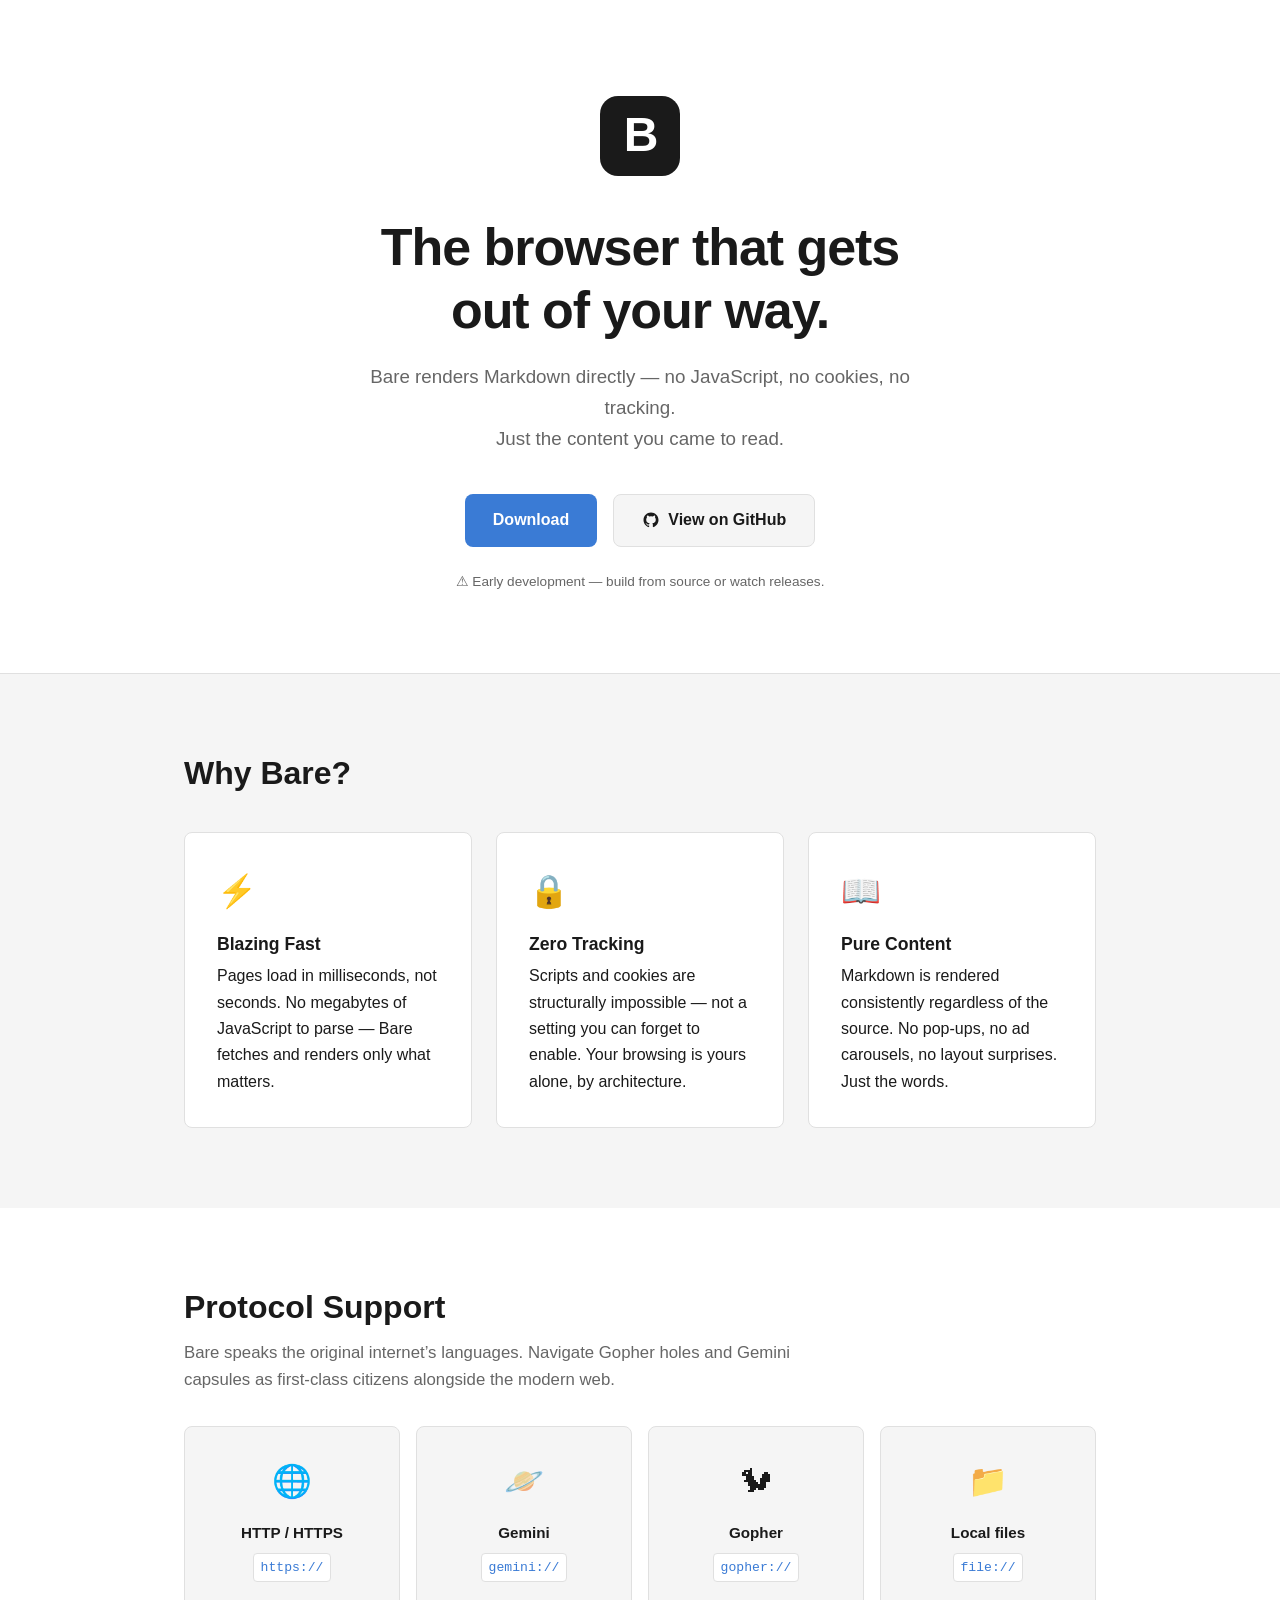
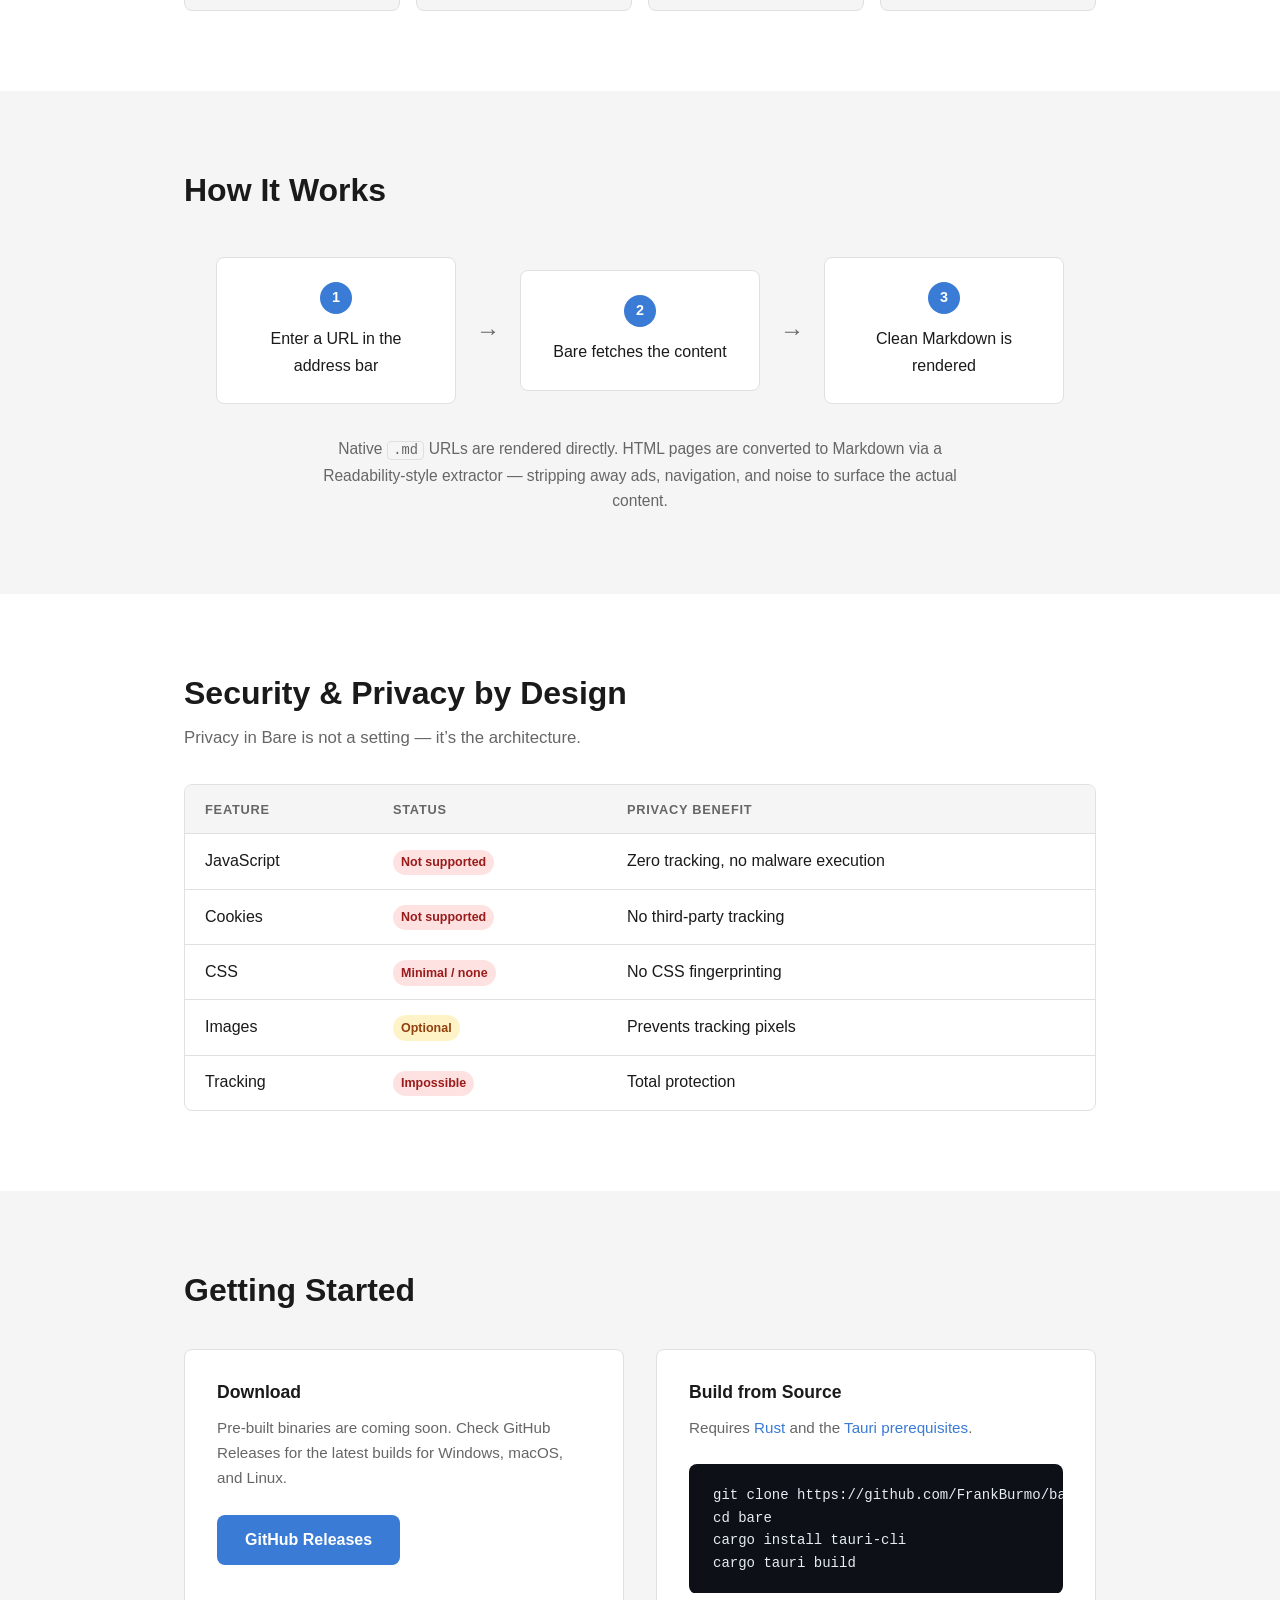
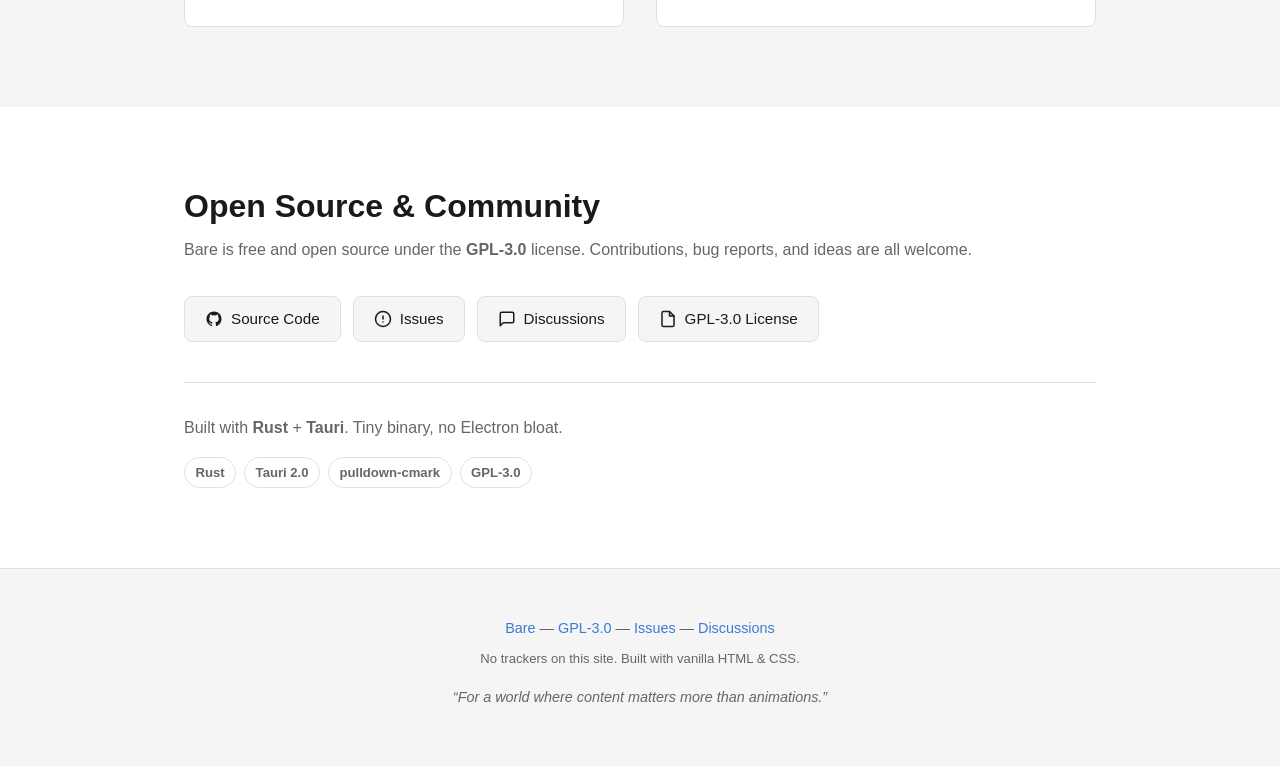
==== index.html @ 4f48a6f0 "deploy: f769bece69df9560e18d3160c20e8bff8ccf49f3" ====
<!DOCTYPE html>
<html lang="en">
<head>
  <meta charset="UTF-8">
  <meta name="viewport" content="width=device-width, initial-scale=1.0">
  <title>Bare &mdash; A minimal Markdown browser</title>
  <meta name="description" content="Bare is an open-source browser that renders Markdown directly &mdash; no JavaScript, no cookies, no tracking. Fast, private, and focused on content.">

  <!-- Open Graph -->
  <meta property="og:type" content="website">
  <meta property="og:title" content="Bare &mdash; A minimal Markdown browser">
  <meta property="og:description" content="An open-source browser that renders Markdown directly. No JavaScript, no cookies, no tracking. Just content.">
  <meta property="og:image" content="assets/og-image.png">
  <meta property="og:url" content="https://frankburmo.github.io/bare">

  <!-- Twitter Card -->
  <meta name="twitter:card" content="summary_large_image">
  <meta name="twitter:title" content="Bare &mdash; A minimal Markdown browser">
  <meta name="twitter:description" content="An open-source browser that renders Markdown directly. No JavaScript, no cookies, no tracking.">
  <meta name="twitter:image" content="assets/og-image.png">

  <link rel="canonical" href="https://frankburmo.github.io/bare">
  <link rel="icon" href="assets/logo.svg" type="image/svg+xml">
  <link rel="stylesheet" href="styles.css">
</head>
<body>

  <!-- ===== HERO ===== -->
  <header class="hero">
    <div class="container">
      <a href="https://github.com/FrankBurmo/bare" class="logo-link" aria-label="Bare on GitHub">
        <img src="assets/logo.svg" alt="Bare" class="logo" width="80" height="80">
      </a>
      <h1>The browser that gets<br>out of your way.</h1>
      <p class="tagline">
        Bare renders Markdown directly &mdash; no JavaScript, no cookies, no tracking.<br>
        Just the content you came to read.
      </p>
      <div class="cta-group">
        <a href="https://github.com/FrankBurmo/bare/releases/latest" class="btn btn-primary">
          Download
        </a>
        <a href="https://github.com/FrankBurmo/bare" class="btn btn-secondary">
          <svg width="18" height="18" viewBox="0 0 24 24" fill="currentColor" aria-hidden="true">
            <path d="M12 2C6.477 2 2 6.477 2 12c0 4.418 2.865 8.166 6.839 9.489.5.092.682-.217.682-.482 0-.237-.009-.868-.013-1.703-2.782.605-3.369-1.342-3.369-1.342-.454-1.155-1.11-1.463-1.11-1.463-.908-.62.069-.608.069-.608 1.003.07 1.531 1.032 1.531 1.032.892 1.53 2.341 1.088 2.91.832.092-.647.35-1.088.636-1.338-2.22-.253-4.555-1.11-4.555-4.943 0-1.091.39-1.984 1.029-2.683-.103-.253-.446-1.27.098-2.647 0 0 .84-.269 2.75 1.025A9.578 9.578 0 0 1 12 6.836a9.59 9.59 0 0 1 2.504.337c1.909-1.294 2.747-1.025 2.747-1.025.546 1.377.202 2.394.1 2.647.64.699 1.028 1.592 1.028 2.683 0 3.842-2.339 4.687-4.566 4.935.359.309.678.919.678 1.852 0 1.336-.012 2.415-.012 2.741 0 .267.18.578.688.48C19.138 20.163 22 16.418 22 12c0-5.523-4.477-10-10-10z"/>
          </svg>
          View on GitHub
        </a>
      </div>
      <p class="hero-note">&#9888; Early development &mdash; build from source or watch releases.</p>
    </div>
  </header>

  <!-- ===== WHY BARE ===== -->
  <section class="features" aria-labelledby="features-heading">
    <div class="container">
      <h2 id="features-heading">Why Bare?</h2>
      <div class="feature-grid">
        <div class="feature-card">
          <span class="feature-icon" aria-hidden="true">&#9889;</span>
          <h3>Blazing Fast</h3>
          <p>Pages load in milliseconds, not seconds. No megabytes of JavaScript to parse &mdash; Bare fetches and renders only what matters.</p>
        </div>
        <div class="feature-card">
          <span class="feature-icon" aria-hidden="true">&#128274;</span>
          <h3>Zero Tracking</h3>
          <p>Scripts and cookies are structurally impossible &mdash; not a setting you can forget to enable. Your browsing is yours alone, by architecture.</p>
        </div>
        <div class="feature-card">
          <span class="feature-icon" aria-hidden="true">&#128214;</span>
          <h3>Pure Content</h3>
          <p>Markdown is rendered consistently regardless of the source. No pop-ups, no ad carousels, no layout surprises. Just the words.</p>
        </div>
      </div>
    </div>
  </section>

  <!-- ===== PROTOCOLS ===== -->
  <section class="protocols" aria-labelledby="protocols-heading">
    <div class="container">
      <h2 id="protocols-heading">Protocol Support</h2>
      <p class="section-lead">Bare speaks the original internet&rsquo;s languages. Navigate Gopher holes and Gemini capsules as first-class citizens alongside the modern web.</p>
      <div class="protocol-grid">
        <div class="protocol-card">
          <span class="protocol-icon" aria-hidden="true">&#127760;</span>
          <strong>HTTP / HTTPS</strong>
          <code>https://</code>
        </div>
        <div class="protocol-card">
          <span class="protocol-icon" aria-hidden="true">&#129680;</span>
          <strong>Gemini</strong>
          <code>gemini://</code>
        </div>
        <div class="protocol-card">
          <span class="protocol-icon" aria-hidden="true">&#128063;</span>
          <strong>Gopher</strong>
          <code>gopher://</code>
        </div>
        <div class="protocol-card">
          <span class="protocol-icon" aria-hidden="true">&#128193;</span>
          <strong>Local files</strong>
          <code>file://</code>
        </div>
      </div>
    </div>
  </section>

  <!-- ===== HOW IT WORKS ===== -->
  <section class="how-it-works" aria-labelledby="how-heading">
    <div class="container">
      <h2 id="how-heading">How It Works</h2>
      <div class="flow" role="list">
        <div class="flow-step" role="listitem">
          <span class="flow-number" aria-hidden="true">1</span>
          <p>Enter a URL in the address bar</p>
        </div>
        <span class="flow-arrow" aria-hidden="true">&rarr;</span>
        <div class="flow-step" role="listitem">
          <span class="flow-number" aria-hidden="true">2</span>
          <p>Bare fetches the content</p>
        </div>
        <span class="flow-arrow" aria-hidden="true">&rarr;</span>
        <div class="flow-step" role="listitem">
          <span class="flow-number" aria-hidden="true">3</span>
          <p>Clean Markdown is rendered</p>
        </div>
      </div>
      <p class="how-detail">
        Native <code>.md</code> URLs are rendered directly. HTML pages are converted to Markdown via
        a Readability-style extractor &mdash; stripping away ads, navigation, and noise to surface the actual content.
      </p>
    </div>
  </section>

  <!-- ===== PRIVACY ===== -->
  <section class="privacy" aria-labelledby="privacy-heading">
    <div class="container">
      <h2 id="privacy-heading">Security &amp; Privacy by Design</h2>
      <p class="section-lead">Privacy in Bare is not a setting &mdash; it&rsquo;s the architecture.</p>
      <div class="table-wrapper">
        <table>
          <thead>
            <tr>
              <th scope="col">Feature</th>
              <th scope="col">Status</th>
              <th scope="col">Privacy benefit</th>
            </tr>
          </thead>
          <tbody>
            <tr>
              <td>JavaScript</td>
              <td><span class="badge badge-no">Not supported</span></td>
              <td>Zero tracking, no malware execution</td>
            </tr>
            <tr>
              <td>Cookies</td>
              <td><span class="badge badge-no">Not supported</span></td>
              <td>No third-party tracking</td>
            </tr>
            <tr>
              <td>CSS</td>
              <td><span class="badge badge-no">Minimal / none</span></td>
              <td>No CSS fingerprinting</td>
            </tr>
            <tr>
              <td>Images</td>
              <td><span class="badge badge-warn">Optional</span></td>
              <td>Prevents tracking pixels</td>
            </tr>
            <tr>
              <td>Tracking</td>
              <td><span class="badge badge-no">Impossible</span></td>
              <td>Total protection</td>
            </tr>
          </tbody>
        </table>
      </div>
    </div>
  </section>

  <!-- ===== GETTING STARTED ===== -->
  <section class="getting-started" aria-labelledby="start-heading">
    <div class="container">
      <h2 id="start-heading">Getting Started</h2>
      <div class="start-grid">
        <div class="start-card">
          <h3>Download</h3>
          <p>Pre-built binaries are coming soon. Check GitHub Releases for the latest builds for Windows, macOS, and Linux.</p>
          <a href="https://github.com/FrankBurmo/bare/releases" class="btn btn-primary">GitHub Releases</a>
        </div>
        <div class="start-card">
          <h3>Build from Source</h3>
          <p>Requires <a href="https://rustup.rs/">Rust</a> and the <a href="https://tauri.app/v2/guides/prerequisites/">Tauri prerequisites</a>.</p>
          <pre><code>git clone https://github.com/FrankBurmo/bare.git
cd bare
cargo install tauri-cli
cargo tauri build</code></pre>
        </div>
      </div>
    </div>
  </section>

  <!-- ===== COMMUNITY ===== -->
  <section class="community" aria-labelledby="community-heading">
    <div class="container">
      <h2 id="community-heading">Open Source &amp; Community</h2>
      <p>Bare is free and open source under the <strong>GPL-3.0</strong> license. Contributions, bug reports, and ideas are all welcome.</p>
      <div class="community-links">
        <a href="https://github.com/FrankBurmo/bare" class="community-link">
          <svg width="18" height="18" viewBox="0 0 24 24" fill="currentColor" aria-hidden="true">
            <path d="M12 2C6.477 2 2 6.477 2 12c0 4.418 2.865 8.166 6.839 9.489.5.092.682-.217.682-.482 0-.237-.009-.868-.013-1.703-2.782.605-3.369-1.342-3.369-1.342-.454-1.155-1.11-1.463-1.11-1.463-.908-.62.069-.608.069-.608 1.003.07 1.531 1.032 1.531 1.032.892 1.53 2.341 1.088 2.91.832.092-.647.35-1.088.636-1.338-2.22-.253-4.555-1.11-4.555-4.943 0-1.091.39-1.984 1.029-2.683-.103-.253-.446-1.27.098-2.647 0 0 .84-.269 2.75 1.025A9.578 9.578 0 0 1 12 6.836a9.59 9.59 0 0 1 2.504.337c1.909-1.294 2.747-1.025 2.747-1.025.546 1.377.202 2.394.1 2.647.64.699 1.028 1.592 1.028 2.683 0 3.842-2.339 4.687-4.566 4.935.359.309.678.919.678 1.852 0 1.336-.012 2.415-.012 2.741 0 .267.18.578.688.48C19.138 20.163 22 16.418 22 12c0-5.523-4.477-10-10-10z"/>
          </svg>
          Source Code
        </a>
        <a href="https://github.com/FrankBurmo/bare/issues" class="community-link">
          <svg width="18" height="18" viewBox="0 0 24 24" fill="none" stroke="currentColor" stroke-width="2" stroke-linecap="round" stroke-linejoin="round" aria-hidden="true">
            <circle cx="12" cy="12" r="10"/>
            <line x1="12" y1="8" x2="12" y2="12"/>
            <line x1="12" y1="16" x2="12.01" y2="16"/>
          </svg>
          Issues
        </a>
        <a href="https://github.com/FrankBurmo/bare/discussions" class="community-link">
          <svg width="18" height="18" viewBox="0 0 24 24" fill="none" stroke="currentColor" stroke-width="2" stroke-linecap="round" stroke-linejoin="round" aria-hidden="true">
            <path d="M21 15a2 2 0 0 1-2 2H7l-4 4V5a2 2 0 0 1 2-2h14a2 2 0 0 1 2 2z"/>
          </svg>
          Discussions
        </a>
        <a href="https://github.com/FrankBurmo/bare/blob/main/LICENSE" class="community-link">
          <svg width="18" height="18" viewBox="0 0 24 24" fill="none" stroke="currentColor" stroke-width="2" stroke-linecap="round" stroke-linejoin="round" aria-hidden="true">
            <path d="M14 2H6a2 2 0 0 0-2 2v16a2 2 0 0 0 2 2h12a2 2 0 0 0 2-2V8z"/>
            <polyline points="14 2 14 8 20 8"/>
          </svg>
          GPL-3.0 License
        </a>
      </div>
      <div class="built-with">
        <p>Built with <strong>Rust</strong> + <strong>Tauri</strong>. Tiny binary, no Electron bloat.</p>
        <div class="tech-tags">
          <span class="tech-tag">Rust</span>
          <span class="tech-tag">Tauri 2.0</span>
          <span class="tech-tag">pulldown-cmark</span>
          <span class="tech-tag">GPL-3.0</span>
        </div>
      </div>
    </div>
  </section>

  <!-- ===== FOOTER ===== -->
  <footer class="site-footer">
    <div class="container">
      <p>
        <a href="https://github.com/FrankBurmo/bare">Bare</a> &mdash;
        <a href="https://github.com/FrankBurmo/bare/blob/main/LICENSE">GPL-3.0</a> &mdash;
        <a href="https://github.com/FrankBurmo/bare/issues">Issues</a> &mdash;
        <a href="https://github.com/FrankBurmo/bare/discussions">Discussions</a>
      </p>
      <p class="footer-note">No trackers on this site. Built with vanilla HTML &amp; CSS.</p>
      <p class="footer-quote"><em>&ldquo;For a world where content matters more than animations.&rdquo;</em></p>
    </div>
  </footer>

</body>
</html>
---- styles.css ----
/* ============================================================
   Bare website — styles.css
   Vanilla CSS, no frameworks, no external dependencies.
   ============================================================ */

/* ----- Custom properties ----- */
:root {
  --bg:      #ffffff;
  --surface: #f5f5f5;
  --text:    #1a1a1a;
  --accent:  #3a7bd5;
  --muted:   #666666;
  --border:  #e0e0e0;
  --radius:  8px;
  --max-w:   960px;
}

@media (prefers-color-scheme: dark) {
  :root {
    --bg:      #1a1a1a;
    --surface: #242424;
    --text:    #e8e8e8;
    --accent:  #6fa3ef;
    --muted:   #999999;
    --border:  #333333;
  }
}

/* ----- Reset & base ----- */
*, *::before, *::after {
  box-sizing: border-box;
  margin: 0;
  padding: 0;
}

html {
  font-size: 16px;
  scroll-behavior: smooth;
}

body {
  font-family: -apple-system, BlinkMacSystemFont, "Segoe UI", Helvetica, Arial, sans-serif;
  background: var(--bg);
  color: var(--text);
  line-height: 1.65;
}

/* ----- Container ----- */
.container {
  max-width: var(--max-w);
  margin: 0 auto;
  padding: 0 1.5rem;
}

/* ----- Typography ----- */
h1, h2, h3 {
  line-height: 1.2;
}

h1 {
  font-size: clamp(2rem, 5vw, 3.25rem);
  font-weight: 800;
  letter-spacing: -0.02em;
}

h2 {
  font-size: clamp(1.5rem, 4vw, 2rem);
  font-weight: 700;
  margin-bottom: 0.75rem;
}

h3 {
  font-size: 1.1rem;
  font-weight: 600;
  margin-bottom: 0.5rem;
}

p {
  color: var(--text);
}

a {
  color: var(--accent);
  text-decoration: none;
}

a:hover {
  text-decoration: underline;
}

code {
  font-family: "SFMono-Regular", Consolas, "Liberation Mono", Menlo, monospace;
}

p code {
  background: var(--surface);
  border: 1px solid var(--border);
  padding: 0.1em 0.4em;
  border-radius: 4px;
  font-size: 0.88em;
}

pre {
  background: #0d1117;
  color: #e6edf3;
  border-radius: var(--radius);
  padding: 1.25rem 1.5rem;
  overflow-x: auto;
  font-size: 0.875rem;
  line-height: 1.6;
  margin-top: 1.25rem;
}

pre code {
  font-family: "SFMono-Regular", Consolas, "Liberation Mono", Menlo, monospace;
}

.section-lead {
  color: var(--muted);
  font-size: 1.05rem;
  max-width: 640px;
  margin-bottom: 0.5rem;
}

/* ----- Buttons ----- */
.btn {
  display: inline-flex;
  align-items: center;
  gap: 0.5rem;
  padding: 0.75rem 1.75rem;
  border-radius: var(--radius);
  font-size: 1rem;
  font-weight: 600;
  cursor: pointer;
  text-decoration: none !important;
  transition: opacity 0.15s ease;
  border: none;
}

.btn:hover {
  opacity: 0.83;
}

.btn-primary {
  background: var(--accent);
  color: #ffffff;
}

.btn-secondary {
  background: var(--surface);
  color: var(--text);
  border: 1px solid var(--border);
}

/* ----- Hero ----- */
.hero {
  padding: 6rem 0 5rem;
  text-align: center;
  background: var(--bg);
  border-bottom: 1px solid var(--border);
}

.logo-link {
  display: inline-block;
  margin-bottom: 2rem;
}

.logo {
  display: block;
}

.hero h1 {
  margin-bottom: 1.25rem;
}

.tagline {
  font-size: 1.175rem;
  color: var(--muted);
  max-width: 560px;
  margin: 0 auto 2.5rem;
}

.cta-group {
  display: flex;
  gap: 1rem;
  justify-content: center;
  flex-wrap: wrap;
  margin-bottom: 1.5rem;
}

.hero-note {
  font-size: 0.85rem;
  color: var(--muted);
}

/* ----- Features ----- */
.features {
  padding: 5rem 0;
  background: var(--surface);
}

.feature-grid {
  display: grid;
  grid-template-columns: repeat(auto-fit, minmax(240px, 1fr));
  gap: 1.5rem;
  margin-top: 2.5rem;
}

.feature-card {
  background: var(--bg);
  border: 1px solid var(--border);
  border-radius: var(--radius);
  padding: 2rem;
}

.feature-icon {
  font-size: 2rem;
  display: block;
  margin-bottom: 1rem;
}

/* ----- Protocols ----- */
.protocols {
  padding: 5rem 0;
  background: var(--bg);
}

.protocol-grid {
  display: grid;
  grid-template-columns: repeat(auto-fit, minmax(180px, 1fr));
  gap: 1rem;
  margin-top: 2rem;
}

.protocol-card {
  background: var(--surface);
  border: 1px solid var(--border);
  border-radius: var(--radius);
  padding: 1.75rem 1.5rem;
  display: flex;
  flex-direction: column;
  align-items: center;
  gap: 0.5rem;
  text-align: center;
}

.protocol-icon {
  font-size: 2rem;
  margin-bottom: 0.25rem;
}

.protocol-card strong {
  font-size: 0.95rem;
}

.protocol-card code {
  font-size: 0.82rem;
  background: var(--bg);
  border: 1px solid var(--border);
  padding: 0.2em 0.5em;
  border-radius: 4px;
  color: var(--accent);
}

/* ----- How it works ----- */
.how-it-works {
  padding: 5rem 0;
  background: var(--surface);
}

.flow {
  display: flex;
  align-items: center;
  gap: 1.25rem;
  margin: 3rem 0 2rem;
  flex-wrap: wrap;
  justify-content: center;
}

.flow-step {
  background: var(--bg);
  border: 1px solid var(--border);
  border-radius: var(--radius);
  padding: 1.5rem 2rem;
  text-align: center;
  flex: 1;
  min-width: 170px;
  max-width: 240px;
}

.flow-number {
  display: inline-flex;
  width: 2rem;
  height: 2rem;
  border-radius: 50%;
  background: var(--accent);
  color: #ffffff;
  align-items: center;
  justify-content: center;
  font-weight: 700;
  font-size: 0.9rem;
  margin-bottom: 0.75rem;
}

.flow-arrow {
  font-size: 1.5rem;
  color: var(--muted);
  flex-shrink: 0;
}

.how-detail {
  max-width: 640px;
  margin: 0 auto;
  color: var(--muted);
  text-align: center;
  font-size: 0.975rem;
}

/* ----- Privacy table ----- */
.privacy {
  padding: 5rem 0;
  background: var(--bg);
}

.table-wrapper {
  overflow-x: auto;
  margin-top: 2rem;
  border: 1px solid var(--border);
  border-radius: var(--radius);
}

table {
  width: 100%;
  border-collapse: collapse;
}

th, td {
  text-align: left;
  padding: 0.85rem 1.25rem;
  border-bottom: 1px solid var(--border);
}

tbody tr:last-child td {
  border-bottom: none;
}

th {
  font-weight: 600;
  color: var(--muted);
  font-size: 0.8rem;
  text-transform: uppercase;
  letter-spacing: 0.06em;
  background: var(--surface);
}

.badge {
  display: inline-block;
  padding: 0.2em 0.65em;
  border-radius: 999px;
  font-size: 0.78rem;
  font-weight: 600;
  white-space: nowrap;
}

.badge-no {
  background: #fee2e2;
  color: #991b1b;
}

.badge-warn {
  background: #fef3c7;
  color: #92400e;
}

@media (prefers-color-scheme: dark) {
  .badge-no  { background: #3f1515; color: #fca5a5; }
  .badge-warn { background: #3a2708; color: #fcd34d; }
}

/* ----- Getting started ----- */
.getting-started {
  padding: 5rem 0;
  background: var(--surface);
}

.start-grid {
  display: grid;
  grid-template-columns: repeat(auto-fit, minmax(300px, 1fr));
  gap: 2rem;
  margin-top: 2.5rem;
}

.start-card {
  background: var(--bg);
  border: 1px solid var(--border);
  border-radius: var(--radius);
  padding: 2rem;
}

.start-card h3 {
  margin-bottom: 0.75rem;
}

.start-card > p {
  color: var(--muted);
  margin-bottom: 1.5rem;
  font-size: 0.95rem;
}

/* ----- Community ----- */
.community {
  padding: 5rem 0;
  background: var(--bg);
}

.community > .container > p {
  color: var(--muted);
  margin-top: 0.5rem;
}

.community-links {
  display: flex;
  flex-wrap: wrap;
  gap: 0.75rem;
  margin: 2rem 0;
}

.community-link {
  display: inline-flex;
  align-items: center;
  gap: 0.5rem;
  padding: 0.6rem 1.25rem;
  background: var(--surface);
  border: 1px solid var(--border);
  border-radius: var(--radius);
  color: var(--text);
  font-weight: 500;
  font-size: 0.95rem;
  transition: border-color 0.15s ease;
  text-decoration: none !important;
}

.community-link:hover {
  border-color: var(--accent);
}

.built-with {
  margin-top: 2.5rem;
  padding-top: 2rem;
  border-top: 1px solid var(--border);
}

.built-with > p {
  color: var(--muted);
  margin-bottom: 1rem;
}

.tech-tags {
  display: flex;
  flex-wrap: wrap;
  gap: 0.5rem;
}

.tech-tag {
  display: inline-block;
  padding: 0.25em 0.8em;
  border-radius: 999px;
  font-size: 0.82rem;
  font-weight: 600;
  border: 1px solid var(--border);
  color: var(--muted);
}

/* ----- Footer ----- */
.site-footer {
  background: var(--surface);
  border-top: 1px solid var(--border);
  padding: 3rem 0;
  text-align: center;
}

.site-footer p {
  color: var(--muted);
  font-size: 0.9rem;
  margin-bottom: 0.5rem;
}

.site-footer a {
  color: var(--accent);
  text-decoration: none;
}

.site-footer a:hover {
  text-decoration: underline;
}

.footer-note {
  font-size: 0.82rem !important;
}

.footer-quote {
  margin-top: 1rem !important;
  font-style: italic;
  color: var(--muted);
}

/* ----- Responsive ----- */
@media (max-width: 640px) {
  .flow-arrow {
    display: none;
  }

  .flow-step {
    max-width: 100%;
  }

  .hero {
    padding: 4rem 0 3.5rem;
  }

  .features,
  .protocols,
  .how-it-works,
  .privacy,
  .getting-started,
  .community {
    padding: 3.5rem 0;
  }
}
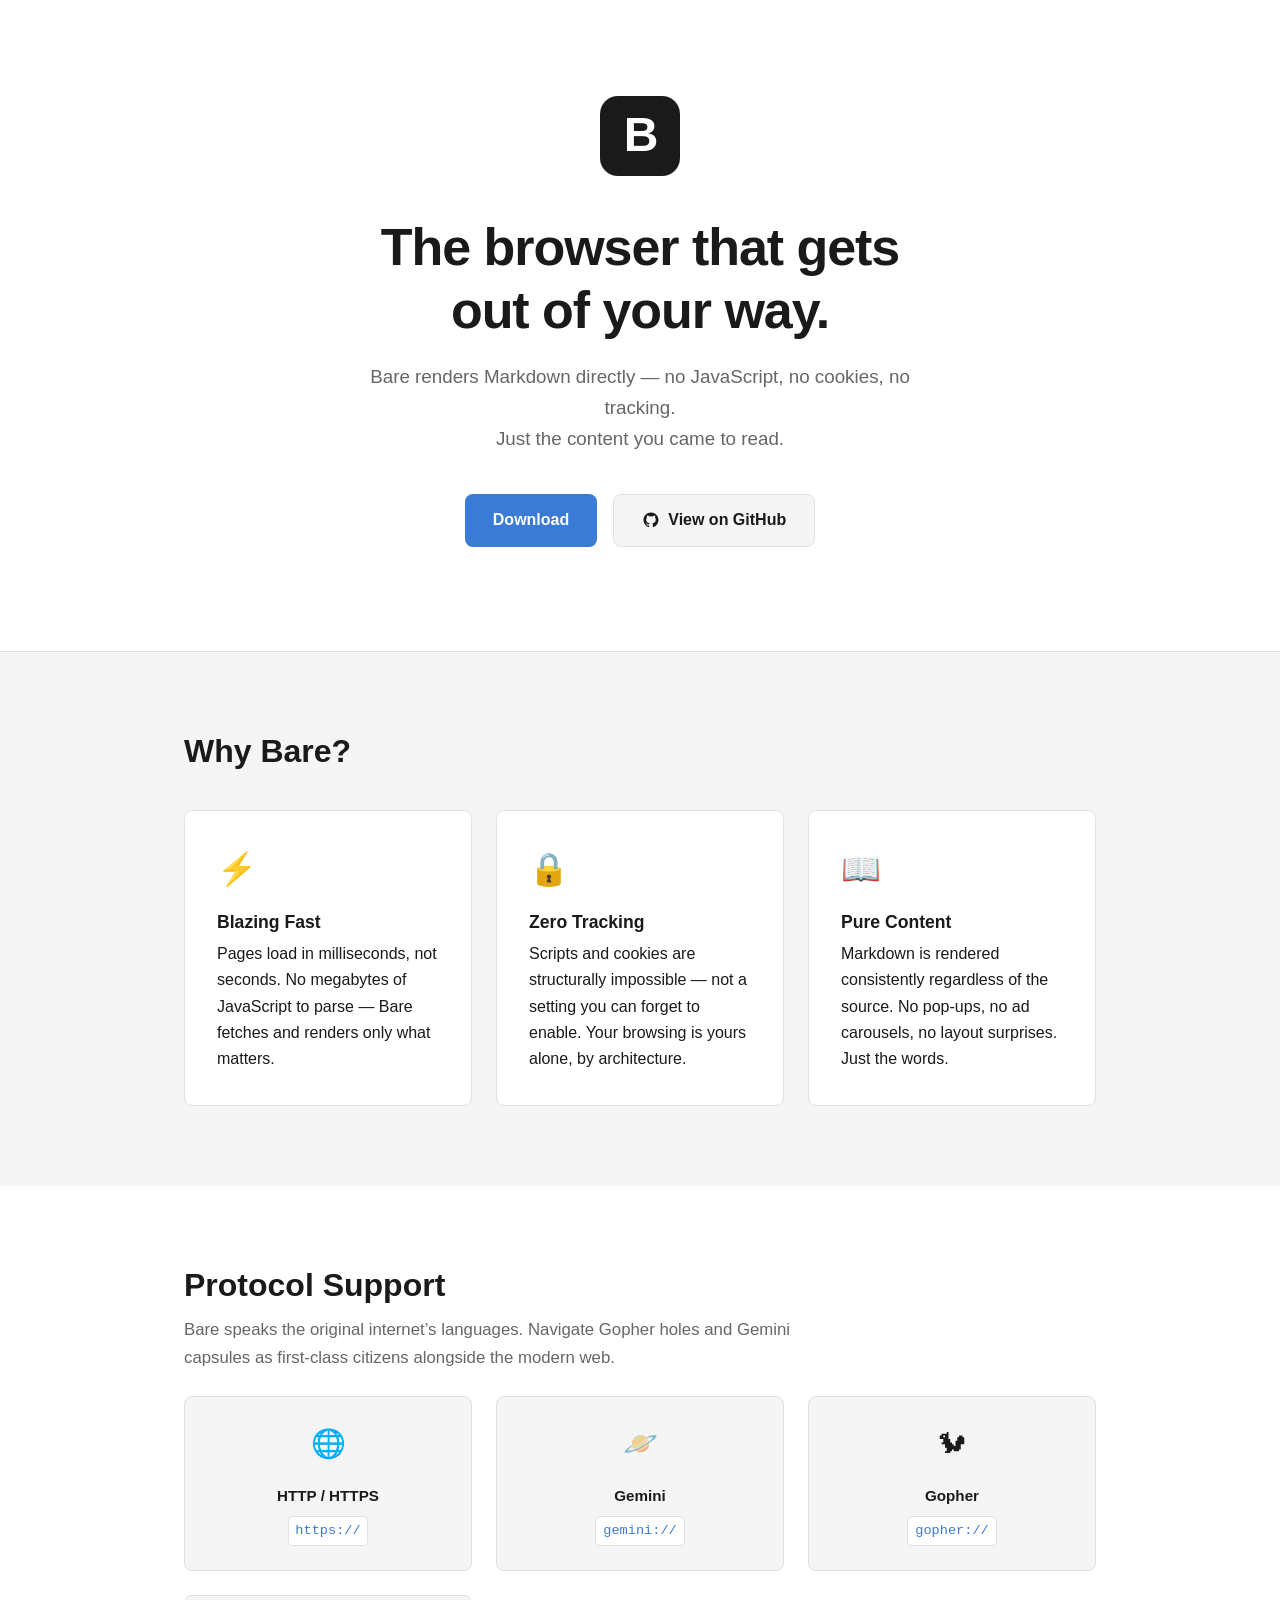
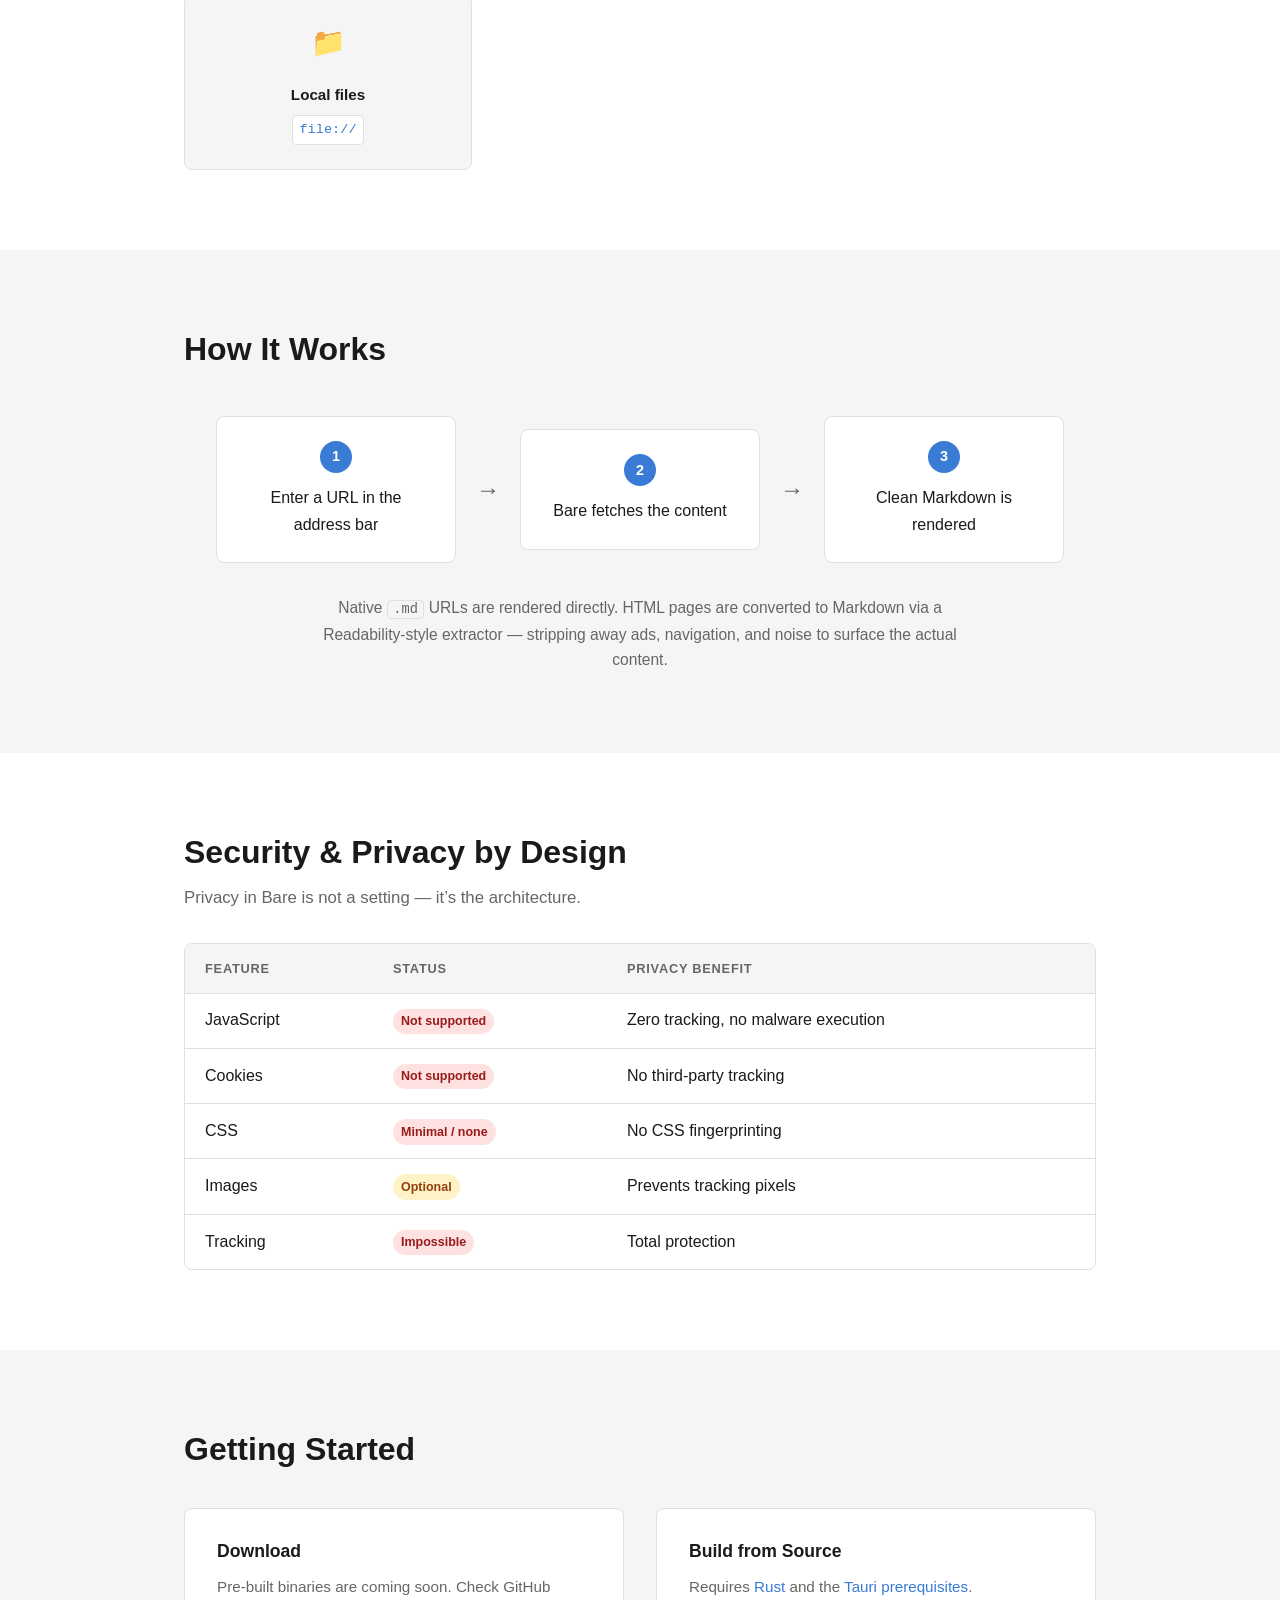
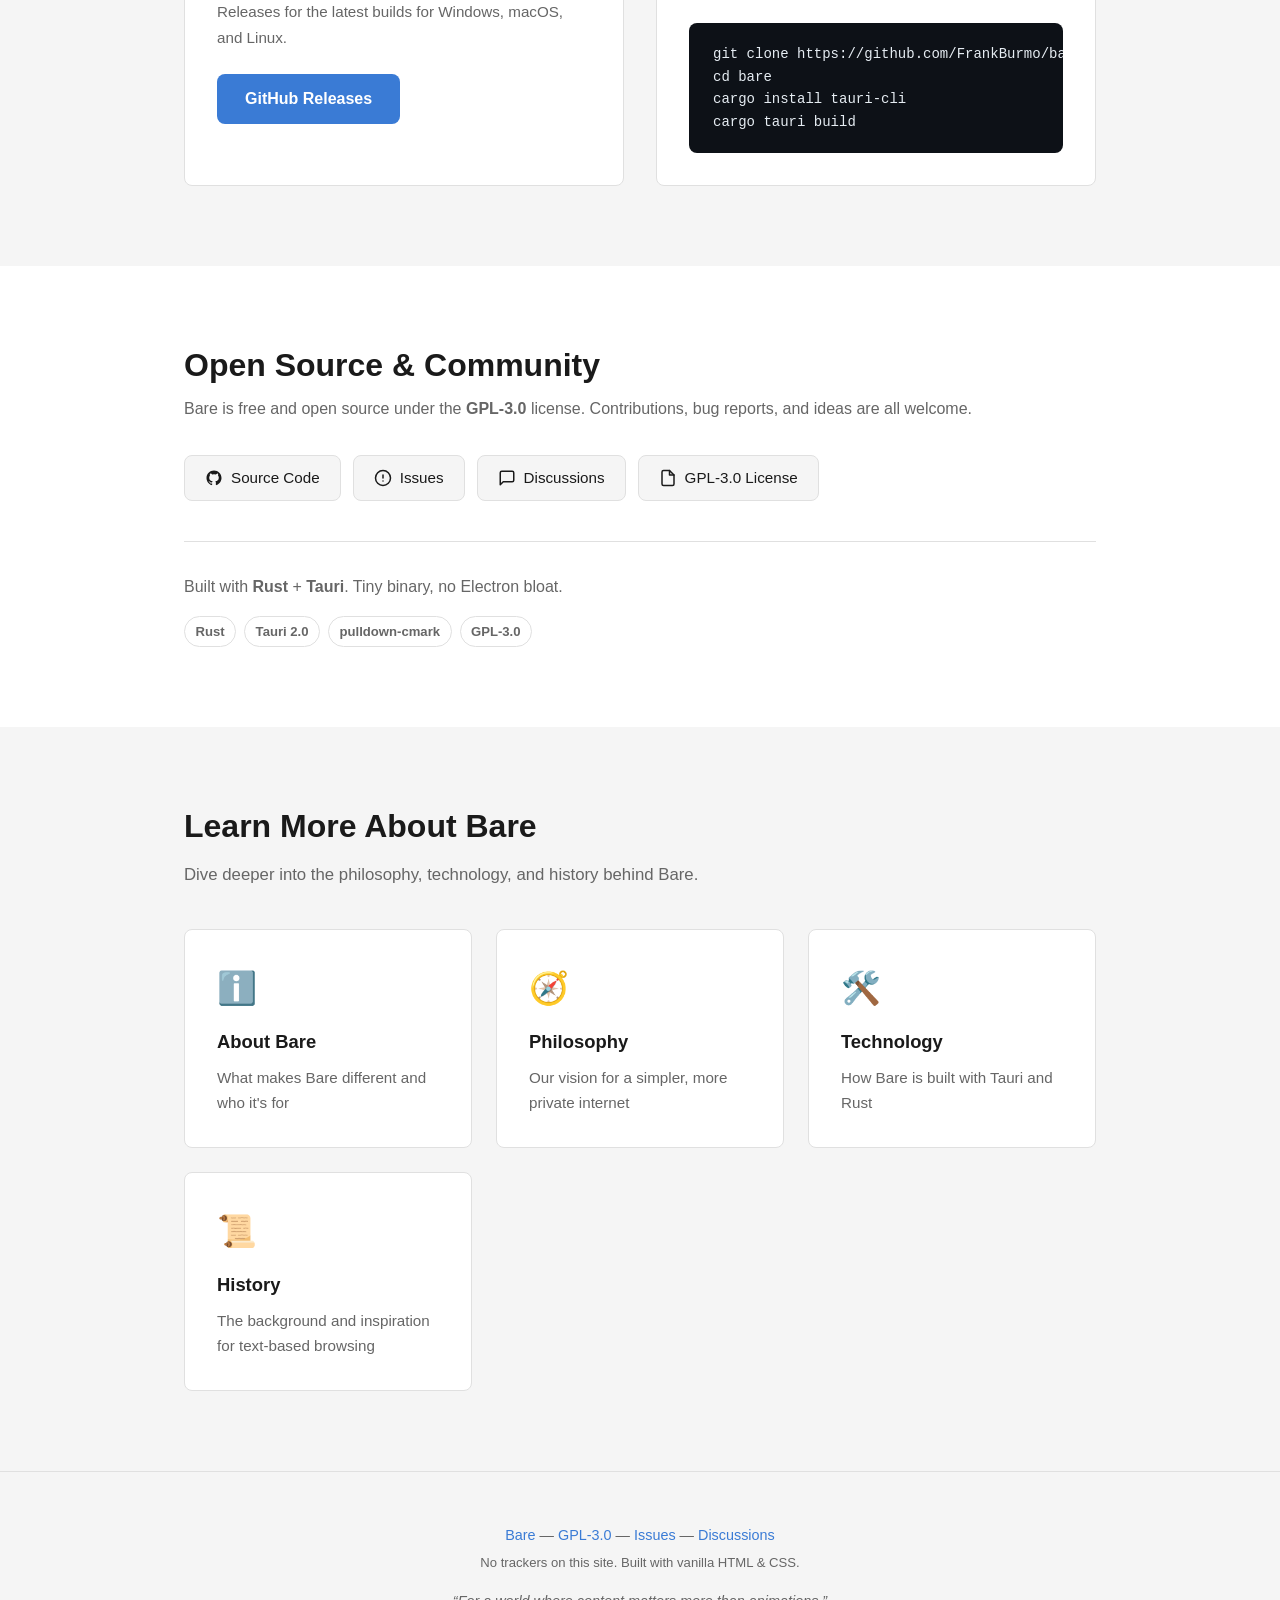
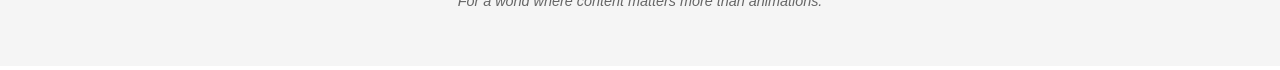
==== commit a6d022a2: "deploy: c15721640f07ea432c72e6b6bef2f74b90f63d84" ====
--- a/index.html
+++ b/index.html
@@ -47,7 +47,6 @@
           View on GitHub
         </a>
       </div>
-      <p class="hero-note">&#9888; Early development &mdash; build from source or watch releases.</p>
     </div>
   </header>
 
@@ -242,6 +241,36 @@
           <span class="tech-tag">pulldown-cmark</span>
           <span class="tech-tag">GPL-3.0</span>
         </div>
+      </div>
+    </div>
+  </section>
+
+  <!-- ===== LEARN MORE ===== -->
+  <section class="learn-more" aria-labelledby="learn-heading">
+    <div class="container">
+      <h2 id="learn-heading">Learn More About Bare</h2>
+      <p class="section-lead">Dive deeper into the philosophy, technology, and history behind Bare.</p>
+      <div class="learn-grid">
+        <a href="sider/about.html" class="learn-card">
+          <span class="learn-icon" aria-hidden="true">ℹ️</span>
+          <strong>About Bare</strong>
+          <p>What makes Bare different and who it's for</p>
+        </a>
+        <a href="sider/philosophy.html" class="learn-card">
+          <span class="learn-icon" aria-hidden="true">🧭</span>
+          <strong>Philosophy</strong>
+          <p>Our vision for a simpler, more private internet</p>
+        </a>
+        <a href="sider/technology.html" class="learn-card">
+          <span class="learn-icon" aria-hidden="true">🛠️</span>
+          <strong>Technology</strong>
+          <p>How Bare is built with Tauri and Rust</p>
+        </a>
+        <a href="sider/history.html" class="learn-card">
+          <span class="learn-icon" aria-hidden="true">📜</span>
+          <strong>History</strong>
+          <p>The background and inspiration for text-based browsing</p>
+        </a>
       </div>
     </div>
   </section>
--- a/styles.css
+++ b/styles.css
@@ -527,3 +527,1115 @@
     padding: 3.5rem 0;
   }
 }
+
+/* ============================================================
+   Bare website — Learn More Section (for index.html)
+   ============================================================ */
+
+.learn-more {
+  padding: 5rem 0;
+  background: var(--surface);
+}
+
+.learn-more h2 {
+  margin-bottom: 1rem;
+}
+
+.learn-grid {
+  display: grid;
+  grid-template-columns: repeat(auto-fit, minmax(250px, 1fr));
+  gap: 1.5rem;
+  margin-top: 2.5rem;
+}
+
+.learn-card {
+  display: block;
+  background: var(--bg);
+  border: 1px solid var(--border);
+  border-radius: var(--radius);
+  padding: 2rem;
+  text-decoration: none;
+  color: var(--text);
+  transition: border-color 0.15s ease, transform 0.15s ease;
+}
+
+.learn-card:hover {
+  border-color: var(--accent);
+  transform: translateY(-2px);
+}
+
+.learn-icon {
+  font-size: 2rem;
+  display: block;
+  margin-bottom: 0.75rem;
+}
+
+.learn-card strong {
+  display: block;
+  font-size: 1.15rem;
+  margin-bottom: 0.5rem;
+}
+
+.learn-card > p {
+  color: var(--muted);
+  font-size: 0.95rem;
+}
+
+/* ============================================================
+   Bare website — Additional styles for sub-pages
+   ============================================================ */
+
+/* ----- Site Header (for sub-pages) ----- */
+.site-header {
+  padding: 2rem 0 1.5rem;
+  background: var(--bg);
+  border-bottom: 1px solid var(--border);
+}
+
+.header-content {
+  display: flex;
+  align-items: center;
+  gap: 1.5rem;
+  margin-top: 1rem;
+}
+
+.header-text h1 {
+  font-size: clamp(1.5rem, 4vw, 2.25rem);
+  margin-bottom: 0.25rem;
+}
+
+.header-text .subtitle {
+  color: var(--muted);
+  font-size: 0.95rem;
+}
+
+.logo-link {
+  display: inline-block;
+  flex-shrink: 0;
+}
+
+.logo {
+  display: block;
+}
+
+/* ----- Breadcrumbs ----- */
+.breadcrumbs {
+  font-size: 0.85rem;
+  color: var(--muted);
+}
+
+.breadcrumb-sep {
+  margin: 0 0.5rem;
+  color: var(--border);
+}
+
+/* ----- Page Content ----- */
+.page-content {
+  padding: 2rem 0;
+}
+
+.page-content .container {
+  max-width: 800px;
+}
+
+/* ----- Intro Section ----- */
+.intro {
+  margin-bottom: 2.5rem;
+}
+
+.pull-quote {
+  border-left: 4px solid var(--accent);
+  padding-left: 1.25rem;
+  margin: 0 0 2rem;
+  font-size: 1.1rem;
+  font-style: italic;
+  color: var(--muted);
+}
+
+.pull-quote p {
+  margin-bottom: 0.5rem;
+}
+
+.pull-quote cite {
+  display: block;
+  font-style: normal;
+  font-size: 0.85rem;
+  color: var(--border);
+}
+
+/* ----- Section Divider ----- */
+.section-divider {
+  border: none;
+  border-top: 1px solid var(--border);
+  margin: 2.5rem 0;
+}
+
+/* ----- Content Sections ----- */
+.content-section {
+  margin-bottom: 2.5rem;
+}
+
+.content-section h2 {
+  font-size: clamp(1.4rem, 3.5vw, 1.85rem);
+  margin-bottom: 1.25rem;
+}
+
+/* ----- Value Grid ----- */
+.value-grid {
+  display: grid;
+  grid-template-columns: repeat(auto-fit, minmax(280px, 1fr));
+  gap: 2rem;
+  margin-top: 2rem;
+}
+
+.value-card {
+  background: var(--surface);
+  border: 1px solid var(--border);
+  border-radius: var(--radius);
+  padding: 2rem;
+}
+
+.value-number {
+  display: inline-flex;
+  width: 2.5rem;
+  height: 2.5rem;
+  border-radius: 50%;
+  background: var(--accent);
+  color: #ffffff;
+  align-items: center;
+  justify-content: center;
+  font-weight: 700;
+  font-size: 1rem;
+  margin-bottom: 1rem;
+}
+
+.value-card h3 {
+  font-size: 1.15rem;
+  margin-bottom: 0.75rem;
+}
+
+/* ----- Privacy Table (for filosofi page) ----- */
+.privacy-table {
+  width: 100%;
+  margin: 1.5rem 0;
+}
+
+.privacy-table th,
+.privacy-table td {
+  padding: 0.75rem 1rem;
+}
+
+.badge-partial {
+  background: #fef3c7;
+  color: #92400e;
+}
+
+.badge-optional {
+  background: #dbeafe;
+  color: #1e40af;
+}
+
+@media (prefers-color-scheme: dark) {
+  .badge-partial { background: #3a2708; color: #fcd34d; }
+  .badge-optional { background: #1e3a5f; color: #93c5fd; }
+}
+
+/* ----- Inspiration Grid ----- */
+.inspiration-grid {
+  display: grid;
+  grid-template-columns: repeat(auto-fit, minmax(280px, 1fr));
+  gap: 2rem;
+  margin-top: 2rem;
+}
+
+.inspiration-card {
+  background: var(--surface);
+  border: 1px solid var(--border);
+  border-radius: var(--radius);
+  padding: 1.75rem;
+}
+
+.inspiration-card h3 {
+  margin-bottom: 0.75rem;
+}
+
+.inspiration-card ul {
+  margin: 0.75rem 0;
+}
+
+/* ----- Vision Timeline ----- */
+.vision-timeline {
+  display: grid;
+  grid-template-columns: repeat(auto-fit, minmax(260px, 1fr));
+  gap: 2rem;
+  margin-top: 2rem;
+}
+
+.vision-phase {
+  background: var(--surface);
+  border: 1px solid var(--border);
+  border-radius: var(--radius);
+  padding: 1.5rem;
+}
+
+.phase-label {
+  display: block;
+  font-weight: 600;
+  color: var(--accent);
+  margin-bottom: 0.75rem;
+  font-size: 0.9rem;
+}
+
+.vision-phase ul {
+  margin-top: 0.75rem;
+}
+
+.vision-phase li {
+  font-size: 0.9rem;
+  margin-bottom: 0.5rem;
+}
+
+/* ----- Action List ----- */
+.action-list {
+  margin: 1.5rem 0;
+}
+
+.action-list li {
+  margin-bottom: 0.75rem;
+  font-size: 1.05rem;
+}
+
+/* ----- Related Links ----- */
+.related-links {
+  display: grid;
+  grid-template-columns: repeat(auto-fit, minmax(250px, 1fr));
+  gap: 1rem;
+  margin-top: 1.5rem;
+}
+
+.related-link {
+  display: block;
+  background: var(--surface);
+  border: 1px solid var(--border);
+  border-radius: var(--radius);
+  padding: 1.25rem;
+  text-decoration: none;
+  color: var(--text);
+  transition: border-color 0.15s ease, transform 0.15s ease;
+}
+
+.related-link:hover {
+  border-color: var(--accent);
+  transform: translateY(-2px);
+}
+
+.related-icon {
+  font-size: 1.5rem;
+  display: block;
+  margin-bottom: 0.5rem;
+}
+
+.related-link strong {
+  display: block;
+  font-size: 1.1rem;
+  margin-bottom: 0.25rem;
+}
+
+.related-desc {
+  display: block;
+  font-size: 0.85rem;
+  color: var(--muted);
+}
+
+/* ----- Architecture Grid ----- */
+.architecture-grid {
+  display: flex;
+  align-items: center;
+  justify-content: center;
+  gap: 1rem;
+  margin: 2rem 0;
+  flex-wrap: wrap;
+}
+
+.arch-component {
+  background: var(--surface);
+  border: 1px solid var(--border);
+  border-radius: var(--radius);
+  padding: 1.5rem 2rem;
+  text-align: center;
+  min-width: 140px;
+  flex: 1;
+}
+
+.arch-icon {
+  font-size: 2rem;
+  display: block;
+  margin-bottom: 0.5rem;
+}
+
+.arch-component h3 {
+  margin-bottom: 0.5rem;
+}
+
+.arch-arrow {
+  font-size: 1.5rem;
+  color: var(--muted);
+}
+
+/* ----- Component Grid ----- */
+.component-grid {
+  display: grid;
+  grid-template-columns: repeat(auto-fit, minmax(280px, 1fr));
+  gap: 2rem;
+  margin-top: 2rem;
+}
+
+.component-card {
+  background: var(--surface);
+  border: 1px solid var(--border);
+  border-radius: var(--radius);
+  padding: 2rem;
+}
+
+.component-header {
+  display: flex;
+  align-items: center;
+  gap: 0.75rem;
+  margin-bottom: 1rem;
+}
+
+.component-icon {
+  font-size: 1.5rem;
+}
+
+.component-header h3 {
+  margin-bottom: 0;
+}
+
+.component-card h4 {
+  font-size: 1rem;
+  margin: 1.25rem 0 0.75rem;
+}
+
+.component-card ul {
+  margin-bottom: 1rem;
+}
+
+.component-card li {
+  font-size: 0.9rem;
+  margin-bottom: 0.5rem;
+}
+
+/* ----- Comparison Table ----- */
+.comparison-table th,
+.comparison-table td {
+  padding: 0.75rem 1rem;
+  text-align: left;
+}
+
+.comparison-table th {
+  background: var(--surface);
+  font-size: 0.85rem;
+}
+
+.comparison-table strong {
+  color: var(--accent);
+}
+
+.comparison-table.large {
+  font-size: 0.9rem;
+}
+
+.comparison-table.large th,
+.comparison-table.large td {
+  padding: 0.6rem 0.8rem;
+}
+
+/* ----- Protocol Grid (for sub-pages) ----- */
+.protocol-grid {
+  display: grid;
+  grid-template-columns: repeat(auto-fit, minmax(260px, 1fr));
+  gap: 1.5rem;
+  margin-top: 1.5rem;
+}
+
+.protocol-card {
+  background: var(--surface);
+  border: 1px solid var(--border);
+  border-radius: var(--radius);
+  padding: 1.5rem;
+}
+
+.protocol-card.large {
+  grid-column: span 2;
+}
+
+.protocol-icon {
+  font-size: 1.75rem;
+  display: block;
+  margin-bottom: 0.5rem;
+}
+
+.protocol-card h3 {
+  margin-bottom: 0.75rem;
+}
+
+.protocol-card h4 {
+  font-size: 1rem;
+  margin: 1.25rem 0 0.5rem;
+}
+
+.protocol-card ul {
+  margin-bottom: 1rem;
+}
+
+.protocol-card li {
+  font-size: 0.9rem;
+  margin-bottom: 0.5rem;
+}
+
+.protocol-card pre {
+  margin: 1rem 0;
+  font-size: 0.85rem;
+}
+
+.protocol-card code {
+  font-size: 0.85rem;
+}
+
+/* ----- Feature Categories ----- */
+.feature-category {
+  margin-bottom: 2rem;
+}
+
+.feature-category h3 {
+  font-size: 1.1rem;
+  margin-bottom: 0.5rem;
+  color: var(--accent);
+}
+
+.feature-category > p {
+  color: var(--muted);
+  margin-bottom: 0.75rem;
+  font-size: 0.95rem;
+}
+
+.feature-list {
+  margin-left: 1.25rem;
+}
+
+.feature-list li {
+  font-size: 0.9rem;
+  margin-bottom: 0.5rem;
+}
+
+/* ----- Performance Grid ----- */
+.perf-grid {
+  display: grid;
+  grid-template-columns: repeat(auto-fit, minmax(200px, 1fr));
+  gap: 1.5rem;
+  margin-top: 1.5rem;
+}
+
+.perf-card {
+  background: var(--surface);
+  border: 1px solid var(--border);
+  border-radius: var(--radius);
+  padding: 1.5rem 1.25rem;
+  text-align: center;
+}
+
+.perf-icon {
+  font-size: 2rem;
+  display: block;
+  margin-bottom: 0.75rem;
+}
+
+.perf-card h3 {
+  margin-bottom: 0.75rem;
+}
+
+.perf-card ul {
+  margin-bottom: 0;
+}
+
+.perf-card li {
+  font-size: 0.9rem;
+  margin-bottom: 0.5rem;
+}
+
+/* ----- Security Grid ----- */
+.security-grid {
+  display: grid;
+  grid-template-columns: repeat(auto-fit, minmax(240px, 1fr));
+  gap: 1.5rem;
+  margin-top: 1.5rem;
+}
+
+.security-card {
+  background: var(--surface);
+  border: 1px solid var(--border);
+  border-radius: var(--radius);
+  padding: 1.5rem;
+}
+
+.security-icon {
+  font-size: 2rem;
+  display: block;
+  margin-bottom: 0.75rem;
+}
+
+.security-card h3 {
+  margin-bottom: 0.75rem;
+}
+
+.security-card ul {
+  margin-bottom: 0;
+}
+
+.security-card li {
+  font-size: 0.9rem;
+  margin-bottom: 0.5rem;
+}
+
+/* ----- Build Grid ----- */
+.build-grid {
+  display: grid;
+  grid-template-columns: repeat(auto-fit, minmax(300px, 1fr));
+  gap: 2rem;
+  margin-top: 1.5rem;
+}
+
+.build-card {
+  background: var(--surface);
+  border: 1px solid var(--border);
+  border-radius: var(--radius);
+  padding: 1.5rem;
+}
+
+.build-card h3 {
+  margin-bottom: 0.75rem;
+  color: var(--accent);
+}
+
+.build-card pre {
+  margin: 0.5rem 0;
+}
+
+.build-card code {
+  font-size: 0.85rem;
+}
+
+/* ----- Roadmap ----- */
+.roadmap {
+  display: grid;
+  grid-template-columns: repeat(auto-fit, minmax(260px, 1fr));
+  gap: 2rem;
+  margin-top: 1.5rem;
+}
+
+.roadmap-phase {
+  background: var(--surface);
+  border: 1px solid var(--border);
+  border-radius: var(--radius);
+  padding: 1.5rem;
+}
+
+.roadmap-phase h3 {
+  font-size: 1.05rem;
+  margin-bottom: 0.75rem;
+  color: var(--accent);
+}
+
+.roadmap-phase ul {
+  margin-top: 0.75rem;
+}
+
+.roadmap-phase li {
+  font-size: 0.9rem;
+  margin-bottom: 0.5rem;
+}
+
+/* ----- Timeline ----- */
+.timeline {
+  position: relative;
+  padding-left: 2rem;
+  margin-top: 2rem;
+}
+
+.timeline::before {
+  content: '';
+  position: absolute;
+  left: 0.75rem;
+  top: 0;
+  bottom: 0;
+  width: 2px;
+  background: var(--border);
+}
+
+.timeline-event {
+  position: relative;
+  margin-bottom: 2.5rem;
+}
+
+.timeline-event::before {
+  content: '';
+  position: absolute;
+  left: -1.5rem;
+  top: 0.25rem;
+  width: 12px;
+  height: 12px;
+  border-radius: 50%;
+  background: var(--accent);
+  border: 2px solid var(--bg);
+}
+
+.event-date {
+  display: inline-block;
+  font-weight: 600;
+  color: var(--accent);
+  font-size: 0.9rem;
+  margin-bottom: 0.5rem;
+}
+
+.event-content {
+  background: var(--surface);
+  border: 1px solid var(--border);
+  border-radius: var(--radius);
+  padding: 1.5rem;
+  margin-left: 1rem;
+}
+
+.event-content h3 {
+  margin-bottom: 0.75rem;
+  color: var(--text);
+}
+
+.event-content p {
+  margin-bottom: 0.75rem;
+}
+
+.event-content ul {
+  margin: 0.75rem 0;
+}
+
+/* ----- Markdown Story ----- */
+.markdown-story {
+  display: grid;
+  grid-template-columns: repeat(auto-fit, minmax(280px, 1fr));
+  gap: 2rem;
+  margin-top: 2rem;
+}
+
+.story-column {
+  background: var(--surface);
+  border: 1px solid var(--border);
+  border-radius: var(--radius);
+  padding: 1.5rem;
+}
+
+.story-column h3 {
+  margin-bottom: 0.75rem;
+  color: var(--accent);
+}
+
+.markdown-philosophy,
+.markdown-impact {
+  background: var(--surface);
+  border: 1px solid var(--border);
+  border-radius: var(--radius);
+  padding: 1.5rem;
+  margin-top: 1.5rem;
+}
+
+.markdown-philosophy h3,
+.markdown-impact h3 {
+  margin-bottom: 0.75rem;
+  color: var(--accent);
+}
+
+.markdown-philosophy ol,
+.markdown-impact ol,
+.markdown-philosophy ul,
+.markdown-impact ul {
+  margin: 0.75rem 0;
+}
+
+/* ----- Protocol Story ----- */
+.protocol-story {
+  display: grid;
+  gap: 2rem;
+  margin-top: 1.5rem;
+}
+
+/* ----- Browser Grid ----- */
+.browser-grid {
+  display: grid;
+  grid-template-columns: repeat(auto-fit, minmax(280px, 1fr));
+  gap: 2rem;
+  margin-top: 1.5rem;
+}
+
+.browser-card {
+  background: var(--surface);
+  border: 1px solid var(--border);
+  border-radius: var(--radius);
+  padding: 1.5rem;
+}
+
+.browser-icon {
+  font-size: 1.75rem;
+  display: block;
+  margin-bottom: 0.5rem;
+}
+
+.browser-card h3 {
+  margin-bottom: 0.75rem;
+}
+
+.browser-card p {
+  font-size: 0.9rem;
+  margin-bottom: 0.5rem;
+}
+
+.browser-card ul {
+  margin: 0.75rem 0;
+}
+
+.browser-card li {
+  font-size: 0.85rem;
+  margin-bottom: 0.5rem;
+}
+
+/* ----- Evolution Timeline ----- */
+.evolution-timeline {
+  display: grid;
+  gap: 2rem;
+  margin-top: 2rem;
+}
+
+.evolution-era {
+  background: var(--surface);
+  border: 1px solid var(--border);
+  border-radius: var(--radius);
+  padding: 1.5rem;
+}
+
+.era-label {
+  display: block;
+  font-weight: 600;
+  color: var(--accent);
+  margin-bottom: 1rem;
+  font-size: 1.05rem;
+}
+
+.era-content h4 {
+  font-size: 1rem;
+  margin: 1.25rem 0 0.5rem;
+  color: var(--text);
+}
+
+.era-content ul {
+  margin: 0.5rem 0;
+}
+
+.era-content li {
+  font-size: 0.9rem;
+  margin-bottom: 0.5rem;
+}
+
+/* ----- Why Section ----- */
+.why-section {
+  background: var(--surface);
+  border: 1px solid var(--border);
+  border-radius: var(--radius);
+  padding: 1.5rem;
+  margin-top: 1.5rem;
+}
+
+.why-section h3 {
+  margin-bottom: 0.75rem;
+  color: var(--accent);
+}
+
+.why-section ol {
+  margin: 0.75rem 0;
+}
+
+.why-section li {
+  font-size: 0.9rem;
+  margin-bottom: 0.5rem;
+}
+
+/* ----- Project Table ----- */
+.project-table {
+  width: 100%;
+  margin-top: 1.5rem;
+}
+
+.project-table th,
+.project-table td {
+  padding: 0.75rem 1rem;
+  text-align: left;
+}
+
+.project-table th {
+  background: var(--bg);
+  font-size: 0.85rem;
+}
+
+.project-table a {
+  color: var(--accent);
+}
+
+/* ----- Future Grid ----- */
+.future-grid {
+  display: grid;
+  grid-template-columns: repeat(auto-fit, minmax(260px, 1fr));
+  gap: 2rem;
+  margin-top: 2rem;
+}
+
+.future-card {
+  background: var(--surface);
+  border: 1px solid var(--border);
+  border-radius: var(--radius);
+  padding: 1.5rem;
+}
+
+.future-icon {
+  font-size: 2rem;
+  display: block;
+  margin-bottom: 0.75rem;
+}
+
+.future-card h3 {
+  margin-bottom: 0.75rem;
+}
+
+.future-card h4 {
+  font-size: 1rem;
+  margin: 1.25rem 0 0.5rem;
+  color: var(--accent);
+}
+
+.future-card ul {
+  margin: 0.5rem 0;
+}
+
+.future-card li {
+  font-size: 0.9rem;
+  margin-bottom: 0.5rem;
+}
+
+.future-card ol {
+  margin: 0.75rem 0;
+}
+
+.future-card ol li {
+  font-size: 0.9rem;
+  margin-bottom: 0.5rem;
+}
+
+/* ----- Resource Grid ----- */
+.resource-grid {
+  display: grid;
+  grid-template-columns: repeat(auto-fit, minmax(240px, 1fr));
+  gap: 2rem;
+  margin-top: 1.5rem;
+}
+
+.resource-category {
+  background: var(--surface);
+  border: 1px solid var(--border);
+  border-radius: var(--radius);
+  padding: 1.5rem;
+}
+
+.resource-category h3 {
+  margin-bottom: 0.75rem;
+  color: var(--accent);
+}
+
+.resource-category ul {
+  margin: 0.75rem 0;
+}
+
+.resource-category li {
+  font-size: 0.9rem;
+  margin-bottom: 0.5rem;
+}
+
+/* ----- Link Grid (for external links) ----- */
+.link-grid {
+  display: grid;
+  grid-template-columns: repeat(auto-fit, minmax(200px, 1fr));
+  gap: 1rem;
+  margin-top: 1.5rem;
+}
+
+.external-link {
+  display: block;
+  background: var(--surface);
+  border: 1px solid var(--border);
+  border-radius: var(--radius);
+  padding: 1.25rem;
+  text-decoration: none;
+  color: var(--text);
+  text-align: center;
+  transition: border-color 0.15s ease;
+}
+
+.external-link:hover {
+  border-color: var(--accent);
+}
+
+.link-icon {
+  font-size: 1.5rem;
+  display: block;
+  margin-bottom: 0.5rem;
+}
+
+.external-link strong {
+  display: block;
+  font-size: 1rem;
+}
+
+/* ----- Large List ----- */
+.large-list {
+  margin: 1.5rem 0;
+}
+
+.large-list li {
+  font-size: 1.05rem;
+  margin-bottom: 0.75rem;
+}
+
+/* ----- Not List ----- */
+.not-list {
+  margin: 1.5rem 0;
+}
+
+.not-item {
+  display: flex;
+  align-items: flex-start;
+  gap: 0.75rem;
+  margin-bottom: 1rem;
+}
+
+.not-icon {
+  font-size: 1.25rem;
+  margin-top: 0.1rem;
+}
+
+.not-item strong {
+  margin-right: 0.5rem;
+}
+
+/* ----- Principle List ----- */
+.principle-list {
+  margin: 1.5rem 0;
+}
+
+.principle-list li {
+  font-size: 1.1rem;
+  margin-bottom: 0.75rem;
+}
+
+/* ----- Getting Started Grid (for om page) ----- */
+.getting-started-grid {
+  display: grid;
+  grid-template-columns: repeat(auto-fit, minmax(300px, 1fr));
+  gap: 2rem;
+  margin-top: 1.5rem;
+}
+
+/* ----- Footer for sub-pages ----- */
+.site-footer .footer-content {
+  display: flex;
+  flex-direction: column;
+  align-items: center;
+  gap: 0.5rem;
+}
+
+.site-footer p {
+  margin: 0.25rem 0;
+}
+
+/* ----- Responsive for sub-pages ----- */
+@media (max-width: 640px) {
+  .header-content {
+    flex-direction: column;
+    text-align: center;
+  }
+
+  .site-header {
+    padding: 1.5rem 0 1rem;
+  }
+
+  .page-content {
+    padding: 1.5rem 0;
+  }
+
+  .value-grid,
+  .component-grid,
+  .protocol-grid,
+  .perf-grid,
+  .security-grid,
+  .roadmap,
+  .browser-grid,
+  .future-grid,
+  .resource-grid {
+    grid-template-columns: 1fr;
+  }
+
+  .markdown-story,
+  .protocol-story,
+  .evolution-timeline {
+    grid-template-columns: 1fr;
+  }
+
+  .architecture-grid {
+    flex-direction: column;
+  }
+
+  .arch-arrow {
+    transform: rotate(90deg);
+  }
+
+  .timeline::before {
+    left: 1rem;
+  }
+
+  .timeline-event::before {
+    left: -1rem;
+  }
+
+  .event-content {
+    margin-left: 1.5rem;
+  }
+
+  .related-links {
+    grid-template-columns: 1fr;
+  }
+
+  .link-grid {
+    grid-template-columns: 1fr;
+  }
+
+  .comparison-table.large {
+    font-size: 0.75rem;
+  }
+
+  .comparison-table.large th,
+  .comparison-table.large td {
+    padding: 0.5rem 0.6rem;
+  }
+}
+
+@media (max-width: 480px) {
+  .protocol-card.large {
+    grid-column: span 1;
+  }
+}
+
